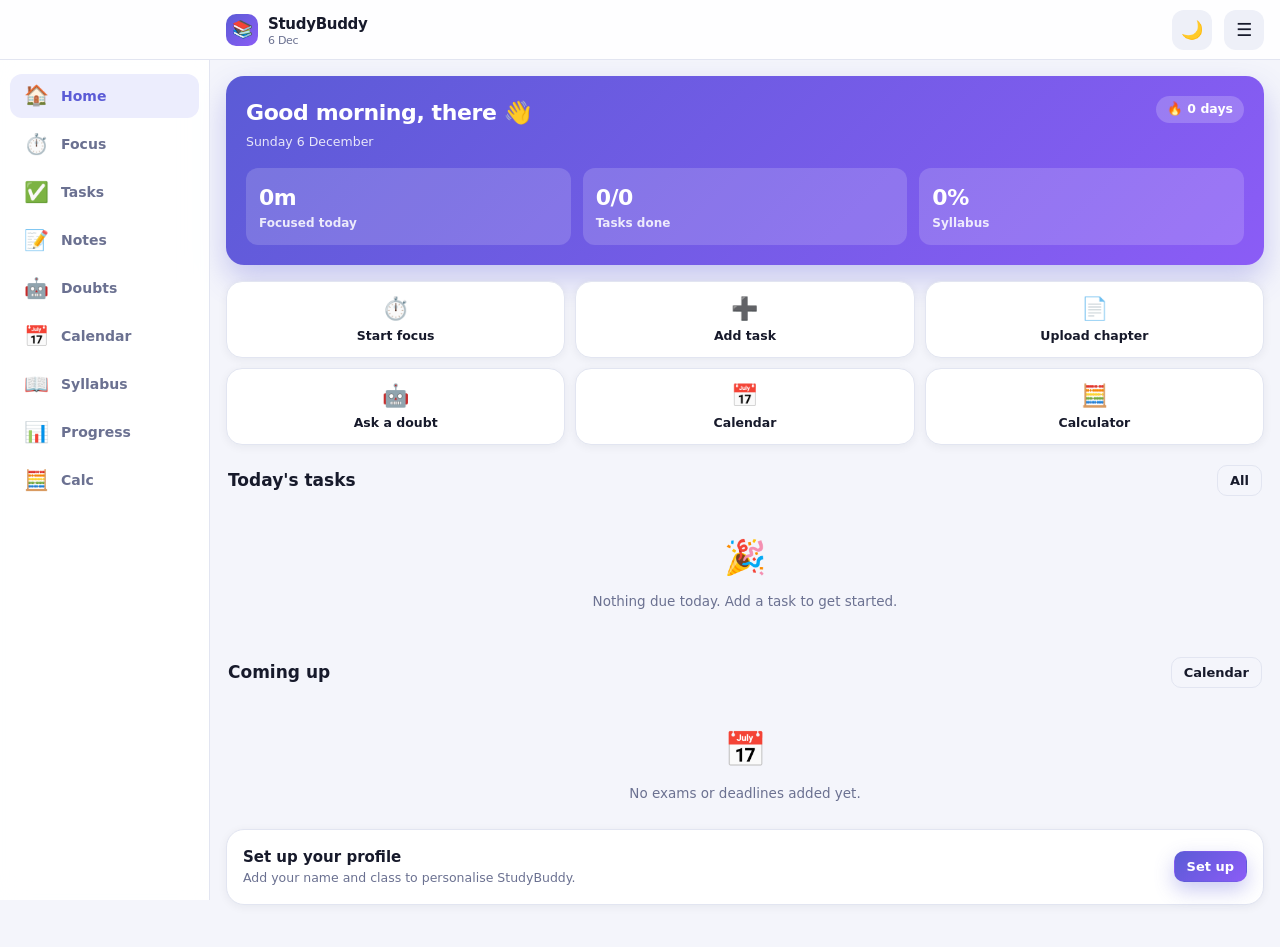
==== index.html @ 67df5d09 "Add StudyBuddy PWA" ====
<!DOCTYPE html>
<html lang="en" data-theme="light">
<head>
<meta charset="UTF-8">
<meta name="viewport" content="width=device-width,initial-scale=1,viewport-fit=cover">
<title>StudyBuddy — your study companion</title>
<meta name="description" content="A study app with calendar, Pomodoro timer, calculator, notes from uploaded chapters, an AI doubts bot, syllabus tracking and daily tasks.">
<meta name="theme-color" content="#5b5bd6">
<link rel="manifest" href="manifest.webmanifest">
<link rel="icon" href="icon-192.png">
<link rel="apple-touch-icon" href="icon-192.png">
<meta name="apple-mobile-web-app-capable" content="yes">
<meta name="mobile-web-app-capable" content="yes">
<meta name="apple-mobile-web-app-status-bar-style" content="black-translucent">
<link rel="stylesheet" href="styles.css">
</head>
<body>
<header class="appbar">
  <div class="brand">
    <span class="logo">📚</span>
    <span>StudyBuddy<small id="brandDate">—</small></span>
  </div>
  <span class="spacer"></span>
  <button class="iconbtn" id="themeBtn" title="Toggle theme">🌙</button>
  <button class="iconbtn" id="moreBtn" title="More">☰</button>
</header>

<nav class="tabbar" id="tabbar">
  <button data-view="home"><span class="i">🏠</span>Home</button>
  <button data-view="focus"><span class="i">⏱️</span>Focus</button>
  <button data-view="tasks"><span class="i">✅</span>Tasks</button>
  <button data-view="notes"><span class="i">📝</span>Notes</button>
  <button data-view="doubts"><span class="i">🤖</span>Doubts</button>
  <button data-view="calendar" class="desk"><span class="i">📅</span>Calendar</button>
  <button data-view="syllabus" class="desk"><span class="i">📖</span>Syllabus</button>
  <button data-view="progress" class="desk"><span class="i">📊</span>Progress</button>
  <button data-view="calc" class="desk"><span class="i">🧮</span>Calc</button>
</nav>

<main id="view"></main>

<div class="overlay" id="overlay"><div class="sheet" id="sheet"></div></div>
<div id="toast"></div>

<script src="app.js"></script>
</body>
</html>
---- styles.css ----
/* StudyBuddy — styles */
:root{
  --bg:#f4f5fb; --surface:#ffffff; --surface-2:#eef0f8; --surface-3:#e3e6f2;
  --text:#171a2b; --muted:#6b7191; --border:#e2e5f1;
  --primary:#5b5bd6; --primary-2:#8b5cf6; --primary-soft:#ecedfd;
  --accent:#0ea5a4; --good:#16a34a; --good-soft:#dcfce7; --warn:#d97706; --warn-soft:#fef3c7; --bad:#dc2626; --bad-soft:#fee2e2;
  --radius:18px; --radius-sm:12px; --shadow:0 10px 30px rgba(23,26,43,.08); --shadow-sm:0 2px 10px rgba(23,26,43,.06);
  --nav-h:64px; --header-h:60px;
}
[data-theme="dark"]{
  --bg:#0e0f1a; --surface:#181a29; --surface-2:#20233a; --surface-3:#2a2e49;
  --text:#eef0fb; --muted:#9aa0c0; --border:#2a2e49;
  --primary:#7c7cf5; --primary-2:#a78bfa; --primary-soft:#23244a;
  --accent:#2dd4bf; --good:#4ade80; --good-soft:#123524; --warn:#fbbf24; --warn-soft:#3a2c0a; --bad:#f87171; --bad-soft:#3a1414;
  --shadow:0 10px 30px rgba(0,0,0,.45); --shadow-sm:0 2px 10px rgba(0,0,0,.35);
}
*{box-sizing:border-box;-webkit-tap-highlight-color:transparent}
html,body{margin:0;padding:0;height:100%}
body{
  font-family:"Segoe UI",system-ui,-apple-system,"Noto Sans",Roboto,Arial,sans-serif;
  background:var(--bg);color:var(--text);font-size:15px;line-height:1.5;
  overscroll-behavior-y:none;
}
button,input,select,textarea{font-family:inherit;font-size:inherit;color:inherit}
button{cursor:pointer;border:none;background:none}
a{color:var(--primary)}
::-webkit-scrollbar{width:10px;height:10px}
::-webkit-scrollbar-thumb{background:var(--surface-3);border-radius:10px}

/* Header */
header.appbar{
  position:sticky;top:0;z-index:40;height:var(--header-h);
  display:flex;align-items:center;gap:12px;padding:0 16px;
  background:color-mix(in srgb,var(--surface) 88%,transparent);backdrop-filter:blur(12px);
  border-bottom:1px solid var(--border);
}
.brand{display:flex;align-items:center;gap:10px;font-weight:800;letter-spacing:-.3px}
.brand .logo{width:32px;height:32px;border-radius:10px;display:grid;place-items:center;
  background:linear-gradient(135deg,var(--primary),var(--primary-2));color:#fff;font-size:17px}
.brand small{display:block;font-weight:500;color:var(--muted);font-size:11px;line-height:1}
.appbar .spacer{flex:1}
.iconbtn{width:40px;height:40px;border-radius:12px;display:grid;place-items:center;font-size:18px;color:var(--text);background:var(--surface-2)}
.iconbtn:hover{background:var(--surface-3)}

/* Layout */
main{padding:16px 16px calc(var(--nav-h) + 28px);max-width:1080px;margin:0 auto}
@media(min-width:900px){main{padding-bottom:28px}}

/* Bottom nav */
nav.tabbar{
  position:fixed;left:0;right:0;bottom:0;z-index:45;height:var(--nav-h);
  display:flex;justify-content:space-around;align-items:stretch;
  background:color-mix(in srgb,var(--surface) 92%,transparent);backdrop-filter:blur(14px);
  border-top:1px solid var(--border);padding-bottom:env(safe-area-inset-bottom);
}
nav.tabbar button{flex:1;display:flex;flex-direction:column;align-items:center;justify-content:center;gap:3px;color:var(--muted);font-size:11px;font-weight:600}
nav.tabbar button .i{font-size:20px;line-height:1}
nav.tabbar button.active{color:var(--primary)}
nav.tabbar button.active .i{transform:translateY(-1px)}
@media(max-width:899px){nav.tabbar button.desk{display:none}}
@media(min-width:900px){
  nav.tabbar{left:auto;right:auto;top:var(--header-h);bottom:0;width:210px;height:auto;flex-direction:column;justify-content:flex-start;gap:4px;padding:14px 10px;border-top:none;border-right:1px solid var(--border)}
  nav.tabbar button{flex:none;flex-direction:row;justify-content:flex-start;gap:12px;padding:12px 14px;border-radius:12px;font-size:14px}
  nav.tabbar button.active{background:var(--primary-soft)}
  header.appbar{padding-left:226px}
  main{margin-left:210px}
}

/* Cards */
.card{background:var(--surface);border:1px solid var(--border);border-radius:var(--radius);padding:16px;box-shadow:var(--shadow-sm);margin-bottom:14px}
.card h3{margin:0 0 10px;font-size:15px}
.section-title{display:flex;align-items:center;justify-content:space-between;margin:20px 2px 10px}
.section-title h2{font-size:17px;margin:0}
.muted{color:var(--muted)}
.small{font-size:12.5px}
.row{display:flex;gap:10px;align-items:center}
.wrap{flex-wrap:wrap}
.grid{display:grid;gap:12px}
.g2{grid-template-columns:repeat(2,1fr)}
.g3{grid-template-columns:repeat(3,1fr)}
@media(max-width:560px){.g3{grid-template-columns:repeat(2,1fr)}}

/* Buttons */
.btn{display:inline-flex;align-items:center;gap:8px;justify-content:center;padding:11px 16px;border-radius:13px;background:var(--surface-2);font-weight:650;border:1px solid transparent}
.btn:hover{background:var(--surface-3)}
.btn.primary{background:linear-gradient(135deg,var(--primary),var(--primary-2));color:#fff;box-shadow:0 8px 20px rgba(91,91,214,.32)}
.btn.primary:hover{filter:brightness(1.06)}
.btn.ghost{background:transparent;border:1px solid var(--border)}
.btn.sm{padding:7px 12px;border-radius:10px;font-size:13px}
.btn.danger{background:var(--bad-soft);color:var(--bad)}
.btn:disabled{opacity:.5;cursor:not-allowed}
.chip{display:inline-flex;align-items:center;gap:6px;padding:5px 11px;border-radius:999px;background:var(--surface-2);font-size:12.5px;font-weight:600;color:var(--muted)}
.chip.active{background:var(--primary);color:#fff}

/* Inputs */
.field{display:block;margin-bottom:12px}
.field label{display:block;font-size:12.5px;font-weight:650;color:var(--muted);margin-bottom:5px}
input,select,textarea{width:100%;padding:11px 13px;border-radius:12px;border:1px solid var(--border);background:var(--surface-2);outline:none}
input:focus,select:focus,textarea:focus{border-color:var(--primary);background:var(--surface)}
textarea{resize:vertical;min-height:90px}
.inline-form{display:flex;gap:8px;flex-wrap:wrap}
.inline-form input,.inline-form select{flex:1;min-width:120px}

/* Lists */
.list{display:flex;flex-direction:column;gap:8px}
.item{display:flex;gap:12px;align-items:flex-start;padding:12px;border-radius:14px;background:var(--surface);border:1px solid var(--border)}
.item .grow{flex:1;min-width:0}
.item .t{font-weight:650}
.check{width:24px;height:24px;border-radius:8px;border:2px solid var(--border);display:grid;place-items:center;flex:none;margin-top:1px;color:transparent;font-size:14px}
.check.on{background:var(--good);border-color:var(--good);color:#fff}
.done .t{text-decoration:line-through;color:var(--muted)}

/* Badges */
.badge{display:inline-block;padding:3px 9px;border-radius:999px;font-size:11px;font-weight:700}
.b-high{background:var(--bad-soft);color:var(--bad)}
.b-med{background:var(--warn-soft);color:var(--warn)}
.b-low{background:var(--primary-soft);color:var(--primary)}
.b-ok{background:var(--good-soft);color:var(--good)}

/* Progress bar */
.bar{height:9px;border-radius:999px;background:var(--surface-3);overflow:hidden}
.bar>span{display:block;height:100%;background:linear-gradient(90deg,var(--primary),var(--primary-2));border-radius:999px;transition:width .35s}

/* Stat tiles */
.stat{background:var(--surface);border:1px solid var(--border);border-radius:var(--radius-sm);padding:13px}
.stat .n{font-size:22px;font-weight:800;letter-spacing:-.5px}
.stat .l{font-size:12px;color:var(--muted);font-weight:600}

/* Timer */
.timer-wrap{display:grid;place-items:center;gap:14px}
.dial{position:relative;width:250px;height:250px}
.dial svg{transform:rotate(-90deg)}
.dial .time{position:absolute;inset:0;display:grid;place-items:center;font-size:46px;font-weight:800;font-variant-numeric:tabular-nums;letter-spacing:-1px}
.dial .mode{position:absolute;inset:0;display:grid;place-items:center;align-content:center}
.dial .mode .m{margin-top:64px;font-size:12px;font-weight:700;color:var(--muted);text-transform:uppercase;letter-spacing:1px}
.pomo-tabs{display:flex;gap:8px;justify-content:center}

/* Calendar */
.cal-head{display:flex;align-items:center;justify-content:space-between;margin-bottom:10px}
.cal-grid{display:grid;grid-template-columns:repeat(7,1fr);gap:6px}
.cal-grid .dow{text-align:center;font-size:11px;font-weight:700;color:var(--muted);padding:4px 0}
.cal-day{aspect-ratio:1;border-radius:12px;background:var(--surface-2);display:flex;flex-direction:column;align-items:center;justify-content:center;font-size:13px;font-weight:600;position:relative;cursor:pointer}
.cal-day:hover{background:var(--surface-3)}
.cal-day.out{opacity:.32}
.cal-day.today{outline:2px solid var(--primary);outline-offset:-2px}
.cal-day.sel{background:var(--primary);color:#fff}
.cal-day .dot{position:absolute;bottom:6px;display:flex;gap:2px}
.cal-day .dot i{width:5px;height:5px;border-radius:50%;background:var(--accent)}
.cal-day.sel .dot i{background:#fff}

/* Chat */
.chat{display:flex;flex-direction:column;gap:10px;min-height:320px;max-height:52vh;overflow-y:auto;padding:6px 2px}
.msg{max-width:86%;padding:11px 14px;border-radius:16px;white-space:pre-wrap;word-break:break-word}
.msg.user{align-self:flex-end;background:linear-gradient(135deg,var(--primary),var(--primary-2));color:#fff;border-bottom-right-radius:5px}
.msg.bot{align-self:flex-start;background:var(--surface-2);border-bottom-left-radius:5px}
.msg.bot code{background:var(--surface-3);padding:1px 5px;border-radius:6px}
.chat-input{display:flex;gap:8px;margin-top:12px;position:sticky;bottom:calc(var(--nav-h) + 8px)}
.chat-input textarea{min-height:48px;max-height:120px}
.typing{align-self:flex-start;color:var(--muted);font-size:13px}

/* Calculator */
.calc{max-width:380px;margin:0 auto}
.calc .screen{background:var(--surface-2);border-radius:16px;padding:16px;text-align:right;margin-bottom:12px;min-height:92px;display:flex;flex-direction:column;justify-content:flex-end}
.calc .expr{font-size:14px;color:var(--muted);min-height:18px;word-break:break-all}
.calc .res{font-size:34px;font-weight:800;letter-spacing:-1px;word-break:break-all}
.calc .keys{display:grid;grid-template-columns:repeat(4,1fr);gap:9px}
.calc .keys.sci{grid-template-columns:repeat(5,1fr);margin-bottom:9px}
.calc .keys button{aspect-ratio:1.35;border-radius:14px;background:var(--surface-2);font-size:19px;font-weight:650;display:grid;place-items:center}
.calc .keys button:hover{background:var(--surface-3)}
.calc .keys button.op{color:var(--primary);background:var(--primary-soft)}
.calc .keys button.eq{background:linear-gradient(135deg,var(--primary),var(--primary-2));color:#fff}
.calc .keys button.fn{font-size:15px}

/* Modal */
.overlay{position:fixed;inset:0;background:rgba(10,12,25,.5);z-index:60;display:none;align-items:flex-end;justify-content:center;padding:0}
.overlay.show{display:flex}
.sheet{background:var(--surface);width:100%;max-width:560px;border-radius:22px 22px 0 0;padding:20px;max-height:88vh;overflow-y:auto;animation:up .22s ease}
@media(min-width:640px){.overlay{align-items:center}.sheet{border-radius:22px}}
@keyframes up{from{transform:translateY(24px);opacity:.5}to{transform:none;opacity:1}}
.sheet h3{margin:0 0 14px;font-size:17px}
.sheet .actions{display:flex;gap:10px;margin-top:16px}
.sheet .actions .btn{flex:1}

/* Toast */
#toast{position:fixed;left:50%;bottom:calc(var(--nav-h) + 18px);transform:translateX(-50%) translateY(20px);background:#171a2b;color:#fff;padding:11px 18px;border-radius:12px;font-size:13.5px;font-weight:600;opacity:0;pointer-events:none;transition:.25s;z-index:80;max-width:90vw;text-align:center}
#toast.show{opacity:1;transform:translateX(-50%)}

/* Misc */
.empty{text-align:center;color:var(--muted);padding:26px 10px;font-size:13.5px}
.empty .big{font-size:34px;display:block;margin-bottom:8px}
.note-body{white-space:pre-wrap;line-height:1.62}
.note-body h4{margin:14px 0 6px}
.pill-row{display:flex;gap:8px;overflow-x:auto;padding-bottom:4px}
.pill-row::-webkit-scrollbar{height:0}
.hero{background:linear-gradient(135deg,var(--primary),var(--primary-2));color:#fff;border-radius:var(--radius);padding:20px;margin-bottom:16px;box-shadow:0 14px 30px rgba(91,91,214,.3)}
.hero h1{margin:0 0 4px;font-size:22px;letter-spacing:-.4px}
.hero .muted{color:rgba(255,255,255,.85)}
.hero .stat{background:rgba(255,255,255,.16);border:none;color:#fff}
.hero .stat .l{color:rgba(255,255,255,.85)}
.qa{display:grid;grid-template-columns:repeat(3,1fr);gap:10px}
@media(max-width:560px){.qa{grid-template-columns:repeat(2,1fr)}}
.qa button{background:var(--surface);border:1px solid var(--border);border-radius:16px;padding:14px 8px;display:flex;flex-direction:column;align-items:center;gap:7px;font-size:12.5px;font-weight:650;box-shadow:var(--shadow-sm)}
.qa button .i{font-size:22px}
.streak{display:inline-flex;align-items:center;gap:6px;background:rgba(255,255,255,.2);padding:4px 11px;border-radius:999px;font-weight:700;font-size:12.5px}
.bars{display:flex;align-items:flex-end;gap:8px;height:130px;padding-top:8px}
.bars .col{flex:1;display:flex;flex-direction:column;align-items:center;gap:6px;height:100%;justify-content:flex-end}
.bars .col .b{width:100%;max-width:34px;background:linear-gradient(180deg,var(--primary),var(--primary-2));border-radius:8px 8px 4px 4px;min-height:3px;transition:height .4s}
.bars .col .lb{font-size:10.5px;color:var(--muted);font-weight:600}
.hidden{display:none!important}
.tap{cursor:pointer}
.upload-drop{border:2px dashed var(--border);border-radius:16px;padding:26px 16px;text-align:center;color:var(--muted);background:var(--surface-2)}
.upload-drop:hover{border-color:var(--primary);color:var(--primary)}
.spin{display:inline-block;width:16px;height:16px;border:2.5px solid var(--border);border-top-color:var(--primary);border-radius:50%;animation:sp .7s linear infinite;vertical-align:-3px}
@keyframes sp{to{transform:rotate(360deg)}}
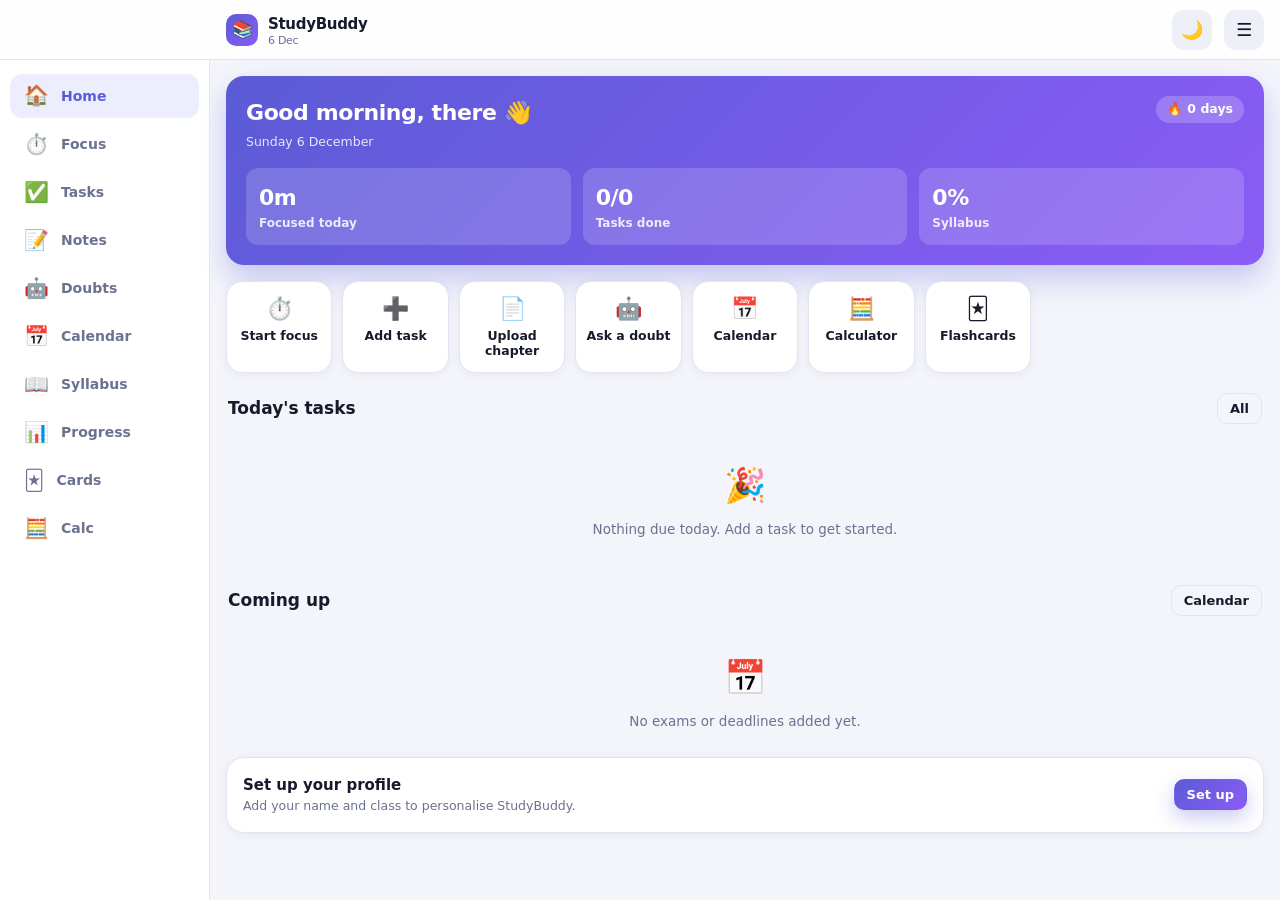
==== commit e5e7fd31: "Add flashcards, timer-sound toggle, bot answer languages, exam countdown" ====
--- a/index.html
+++ b/index.html
@@ -34,6 +34,7 @@
   <button data-view="calendar" class="desk"><span class="i">📅</span>Calendar</button>
   <button data-view="syllabus" class="desk"><span class="i">📖</span>Syllabus</button>
   <button data-view="progress" class="desk"><span class="i">📊</span>Progress</button>
+  <button data-view="cards" class="desk"><span class="i">🃏</span>Cards</button>
   <button data-view="calc" class="desk"><span class="i">🧮</span>Calc</button>
 </nav>
 
--- a/styles.css
+++ b/styles.css
@@ -197,8 +197,7 @@
 .hero .muted{color:rgba(255,255,255,.85)}
 .hero .stat{background:rgba(255,255,255,.16);border:none;color:#fff}
 .hero .stat .l{color:rgba(255,255,255,.85)}
-.qa{display:grid;grid-template-columns:repeat(3,1fr);gap:10px}
-@media(max-width:560px){.qa{grid-template-columns:repeat(2,1fr)}}
+.qa{display:grid;grid-template-columns:repeat(auto-fill,minmax(104px,1fr));gap:10px}
 .qa button{background:var(--surface);border:1px solid var(--border);border-radius:16px;padding:14px 8px;display:flex;flex-direction:column;align-items:center;gap:7px;font-size:12.5px;font-weight:650;box-shadow:var(--shadow-sm)}
 .qa button .i{font-size:22px}
 .streak{display:inline-flex;align-items:center;gap:6px;background:rgba(255,255,255,.2);padding:4px 11px;border-radius:999px;font-weight:700;font-size:12.5px}
